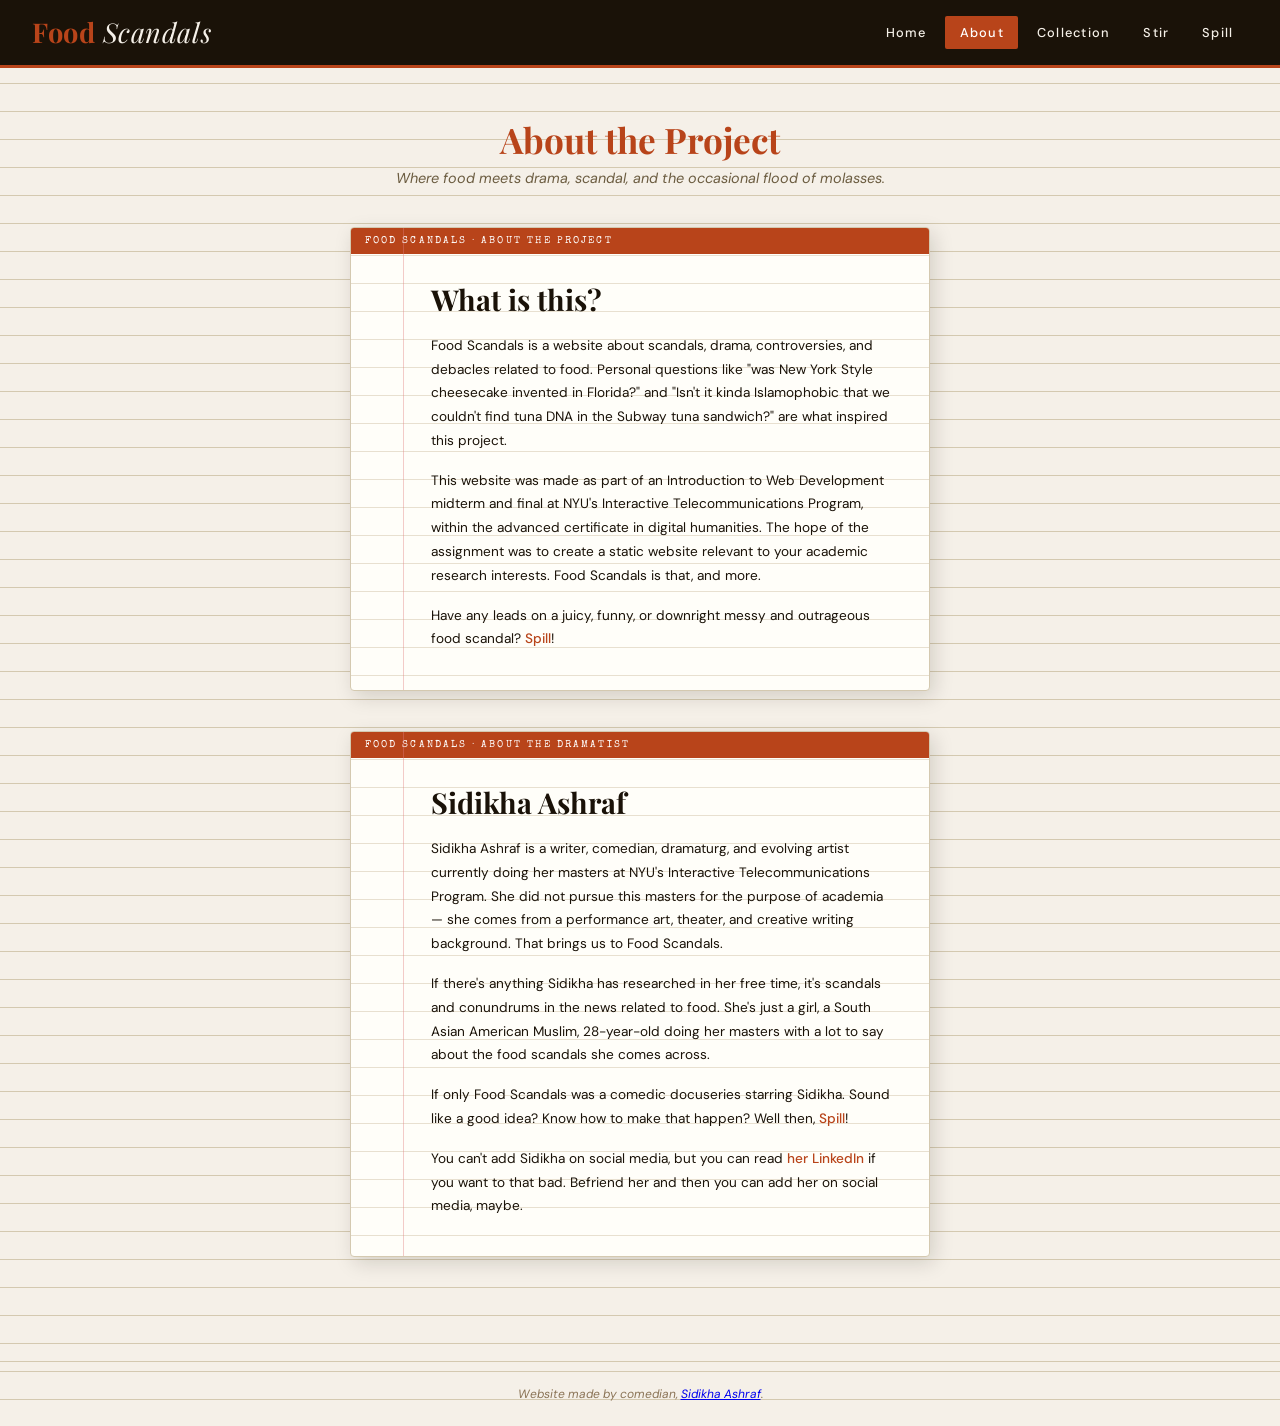
==== about.html @ 35751502 "first commit" ====
<!doctype html>
<html lang="en">
	<head>
		<meta charset="utf-8">
		<meta name="viewport" content="width=device-width, initial-scale=1.0">
		<title>About — Food Scandals</title>
		<link rel="preconnect" href="https://fonts.googleapis.com">
  		<link rel="preconnect" href="https://fonts.gstatic.com" crossorigin>
  		<link href="https://fonts.googleapis.com/css2?family=Playfair+Display:ital,wght@0,700;1,400&family=DM+Sans:wght@400;500&family=Special+Elite&display=swap" rel="stylesheet">
  		<link rel="stylesheet" href="simple.css">
	</head>

	<body>
		<!-- ─── HEADER ─── -->
		<header>
			<h1><span>Food</span> Scandals</h1>
			<nav>
				<a href="index.html">Home</a>
				<a href="about.html" aria-current="page">About</a>
				<a href="collection.html">Collection</a>
                <a href="stir.html">Stir</a>
				<a href="spill.html">Spill</a>
			</nav>
		</header>
		
		<main>
			<div class="about-intro">
				<h2>About the Project</h2>
				<p>Where food meets drama, scandal, and the occasional flood of molasses.</p>
			</div>

			<!-- ABOUT THE PROJECT CARD -->
			<div class="about-card">
				<div class="about-card-header">Food Scandals · About the Project</div>
				<h2>What is this?</h2>
				<p>Food Scandals is a website about scandals, drama, controversies, and debacles related to food. Personal questions like "was New York Style cheesecake invented in Florida?" and "Isn't it kinda Islamophobic that we couldn't find tuna DNA in the Subway tuna sandwich?" are what inspired this project.</p>
				<p>This website was made as part of an Introduction to Web Development midterm and final at NYU's Interactive Telecommunications Program, within the advanced certificate in digital humanities. The hope of the assignment was to create a static website relevant to your academic research interests. Food Scandals is that, and more.</p>
				<p>Have any leads on a juicy, funny, or downright messy and outrageous food scandal? <a href="spill.html">Spill</a>!</p>
			</div>

			<!-- ABOUT SIDIKHA CARD -->
			<div class="about-card">
				<div class="about-card-header">Food Scandals · About the Dramatist</div>
				<h2>Sidikha Ashraf</h2>
				<p>Sidikha Ashraf is a writer, comedian, dramaturg, and evolving artist currently doing her masters at NYU's Interactive Telecommunications Program. She did not pursue this masters for the purpose of academia — she comes from a performance art, theater, and creative writing background. That brings us to Food Scandals.</p>
				<p>If there's anything Sidikha has researched in her free time, it's scandals and conundrums in the news related to food. She's just a girl, a South Asian American Muslim, 28-year-old doing her masters with a lot to say about the food scandals she comes across.</p>
				<p>If only Food Scandals was a comedic docuseries starring Sidikha. Sound like a good idea? Know how to make that happen? Well then, <a href="spill.html">Spill</a>!</p>
				<p>You can't add Sidikha on social media, but you can read <a href="https://www.linkedin.com/in/sidikha-ashraf/?skipRedirect=true">her LinkedIn</a> if you want to that bad. Befriend her and then you can add her on social media, maybe.</p>
			</div>
		</main>

		<!-- ─── FOOTER ─── -->
		<footer>
			<p>Website made by comedian, <a href="about.html">Sidikha Ashraf</a>.</p>
		</footer>
	</body>
</html>
---- simple.css ----
/* ─── TOKENS ─────────────────────────────────────────── */
:root {
  --cream:   #f5f0e8;
  --paper:   #faf7f2;
  --card:    #fffef9;
  --ink:     #1a1208;
  --rust:    #b8441a;
  --gold:    #c9932a;
  --sage:    #5a7a5c;
  --line:    #d4c9b0;
  --shadow:  rgba(26,18,8,0.15);
  --box-w:   320px;
  --box-h:   200px;
  /*320px x 200px is the total width and height of the recipe box*/
  --card-w:  260px;
  --card-h:  160px;
/*260px x 160 px is the width and height of each index card, remember to call this variable in the about profile index card as well/
/*making the box and card widths and heights variables will help for responsiveness*/
/*global variables vs page specific variables, cud use sep css files but need import line in the top*/
}

/* ─── RESET / BASE ───────────────────────────────────── */
*, *::before, *::after { box-sizing: border-box; margin: 0; padding: 0; } /*this is the universal reset so you can decide your own spacing*/

body {
  font-family: 'DM Sans', sans-serif; /*DM sans becomes default font, and sans-serif as the fallback font*/
  background: var(--cream);
  color: var(--ink); /*text will be in this black ink over that cream background*/
  min-height: 100vh;/*ensures the page will take up 100% of the user's viewport/screen height + main body background looks like lined paper from a cream colored legal pad. background-image up next gives that subtle lined-paper look*/
  background-image:
    repeating-linear-gradient(
      transparent,
      transparent 27px, /*transparent->transparent is the band or space between the two lines*/
      var(--line) 27px,
      var(--line) 28px /*now a light 1px line is drawn every 27 pixels*/
    );
}

/* ─── HEADER / NAV ───────────────────────────────────── */
header {
  background: var(--ink);
  padding: 0 2rem;
  display: flex;
  align-items: center;
  justify-content: space-between;
  gap: 1rem;
  position: sticky;
  top: 0;
  z-index: 100;
  border-bottom: 3px solid var(--rust);
}

header h1 {
  font-family: 'Playfair Display', serif;
  font-style: italic;
  font-weight: 400;
  font-size: clamp(1.2rem, 3vw, 1.7rem);
  color: var(--cream);
  letter-spacing: 0.02em;
  padding: 0.9rem 0;
  white-space: nowrap; /*so food scandals title is always one line*/
}

header h1 span {
  color: var(--rust);
  font-style: normal;
  font-weight: 700; /*header h1 refers only to the header title "Food Scandals"*/
}

nav {
  display: flex;
  gap: 0.25rem; /*this nav part is a flex box with style rules applying only to the menu (home, about, spill)*/
}

nav a {
  font-family: 'DM Sans', sans-serif;
  font-size: 0.8rem;
  font-weight: 500;
  /*text-transform: uppercase; decided to take this out because i read that all caps for aesthetics isn't helpful for screenreader users*/
  letter-spacing: 0.1em;
  color: var(--cream);
  text-decoration: none;
  padding: 0.5rem 0.9rem;
  border-radius: 2px;
  transition: background 0.2s, color 0.2s;
}

    /*HOVER ON MENU TAB COLOR CHANGE*/
nav a:hover, nav a[aria-current="page"] {
  background: var(--rust);
  color: #fff;
  /*so when you hover on a menu option it gets highlighted in rusty leather color, while font still white*/
}

/* ─── MAIN ───────────────────────────────────────────── */
main { /*this is where everything between the header and footer goes*/
  display: flex;
  flex-direction: column;
  align-items: center;
  justify-content: center;
  min-height: calc(100vh - 120px);
  padding: 3rem 1rem 4rem; 
}
/*.home-intro is just for the title and subtitle on the home page*/
.home-intro {
  text-align: center;
  margin-bottom: 2.5rem;
}

.home-intro h2 {
  font-family: 'Playfair Display', serif;
  font-size: clamp(1.4rem, 4vw, 2.2rem);
  color: var(--rust);
  margin-bottom: 0.4rem;
}

.home-intro p {
  font-size: 0.9rem;
  color: #6b5c40;
  font-style: italic;
}

/* ─── RECIPE BOX ─────────────────────────────────────── */ /*i did use Claude to help me with box sizing*/
.box-scene {
  perspective: 900px;
  cursor: pointer;
  width: var(--box-w);
  position: relative;
}
/* .box is my class referring to the recipe box*/

.box-scene:focus { outline: 3px solid var(--gold); outline-offset: 6px; }

/* CLICK TO OPEN THE BOX */
.box-hint {
  text-align: center;
  margin-top: 1rem;
  font-size: 0.78rem;
  color: #8a7355;
  letter-spacing: 0.05em;
  transition: opacity 0.3s;
}

/*rule for when box opens, "click to open the box" goes away*/
.box-scene.open + .box-hint { opacity: 0; pointer-events: none; }

/* the 3-D box */
.recipe-box {
  width: var(--box-w);
  height: var(--box-h);
  position: relative;
  transform-style: preserve-3d;
  transition: transform 0.55s cubic-bezier(.4,0,.2,1);
}

/* lid + body faces */
.box-body, .box-lid, .box-front, .box-left, .box-right {
  position: absolute;
  background: #8b4a1a;
  border: 2px solid #6b3410;
}

/* bottom/base */
.box-body {
  width: var(--box-w);
  height: var(--box-h);
  top: 0; left: 0;
  background: linear-gradient(160deg, #9c5520 0%, #7a3d10 100%); /*gradient coloring to box lightbrown up top to darker brown to give it 3d look like light is hitting the top*/
  border-radius: 4px 4px 6px 6px; /*to round the corners of the box, bottom corners heavier rounding for added weight to the box*/
  box-shadow: 0 18px 40px var(--shadow), 0 6px 12px rgba(0,0,0,.2);
}

/* decorative label on front face */
.box-body::after {
  content: "RECIPES FOR DRAMA";
  position: absolute;
  bottom: 14px;
  left: 50%;
  transform: translateX(-50%);
  font-family: 'Special Elite', cursive;
  font-size: 0.7rem;
  letter-spacing: 0.25em;
  color: var(--gold);
  border: 1px solid var(--gold);
  padding: 3px 10px;
  white-space: nowrap;
}

/* lid */
.box-lid {
  width: var(--box-w);
  height: 56px;
  top: 0; left: 0;
  background: linear-gradient(160deg, #b05e26 0%, #8b4418 100%);
  border-radius: 4px 4px 0 0;
  transform-origin: top center;
  transform: rotateX(0deg);
  transition: transform 0.55s cubic-bezier(.4,0,.2,1);
  z-index: 2;
}

/* finger pull on lid */
.box-lid::after {
  content: "";
  position: absolute;
  bottom: -8px;
  left: 50%;
  transform: translateX(-50%);
  width: 40px;
  height: 12px;
  background: #7a3d10;
  border-radius: 0 0 6px 6px;
  border: 2px solid #6b3410;
  border-top: none;
}

/* open state: lid swings back */
.box-scene.open .box-lid {
  transform: rotateX(-130deg);
}

/* decorative stripe on box body */
.box-body::before {
  content: "";
  position: absolute;
  top: 56px;
  left: 0; right: 0;
  height: 3px;
  background: var(--gold);
  opacity: 0.6;
}

/* tab dividers visible inside open box */
/* .box-tabs {
  position: absolute;
  top: 56px;
  left: 16px;
  right: 16px;
  display: flex;
  gap: 6px;
  opacity: 0;
  transition: opacity 0.3s 0.3s;
  pointer-events: none;
}  */
/*maybe give the tabs diff colors in next iteration*/

/* .box-scene.open .box-tabs {
  opacity: 1;
}

.box-tab {
  flex: 1;
  height: 24px;
  background: var(--card);
  border: 1px solid var(--line);
  border-bottom: none;
  border-radius: 3px 3px 0 0;
  font-family: 'Special Elite', cursive;
  font-size: 0.55rem;
  color: var(--rust);
  display: flex;
  align-items: center;
  justify-content: center;
  letter-spacing: 0.08em;
} */ 

/* ─── CARD TRAY ──────────────────────────────────────── */
.card-tray-wrapper {
  margin-top: 0.35rem;
  max-width: 900px;
  width: 100%;
  display: none;
  flex-direction: column;
  align-items: center;
  animation: trayIn 0.4s ease both;
}

@keyframes trayIn {
  from { opacity: 0; transform: translateY(20px); }
  to   { opacity: 1; transform: translateY(0); }
}

.card-tray-wrapper.visible { display: flex; }

.tray-label {
  font-family: 'Special Elite', cursive;
  font-size: 0.75rem;
  letter-spacing: 0.2em;
  color: #8a7355;
  text-transform: uppercase;
  margin-bottom: 1rem;
}

.card-tray {
  display: flex;
  gap: 14px;
  overflow-x: auto;
  padding: 1rem 1.5rem 1.5rem;
  scroll-snap-type: x mandatory;
  -webkit-overflow-scrolling: touch;
  scrollbar-color: var(--rust) var(--line);
  scrollbar-width: thin;
  width: 100%;
  max-width: 860px;
  background: rgba(255,255,255,0.4);
  border: 1px solid var(--line);
  border-radius: 6px;
  box-shadow: inset 0 2px 8px var(--shadow);
  position: relative;
}

.card-tray::-webkit-scrollbar { height: 6px; }
.card-tray::-webkit-scrollbar-track { background: var(--line); border-radius: 3px; }
.card-tray::-webkit-scrollbar-thumb { background: var(--rust); border-radius: 3px; }

/* arrow nav */
.tray-nav {
  display: flex;
  gap: 0.5rem;
  margin-top: 0.75rem;
}

.tray-arrow {
  background: var(--ink);
  color: var(--cream);
  border: none;
  border-radius: 50%;
  width: 32px; height: 32px;
  font-size: 1rem;
  cursor: pointer;
  display: flex; align-items: center; justify-content: center;
  transition: background 0.2s;
}

.tray-arrow:hover { background: var(--rust); }

/* ─── INDEX CARDS ────────────────────────────────────── */
.index-card {
  flex: 0 0 var(--card-w);
  height: var(--card-h);
  background: var(--card);
  border: 1px solid var(--line);
  border-radius: 3px;
  scroll-snap-align: start;
  cursor: pointer;
  position: relative;
  transition: transform 0.2s, box-shadow 0.2s;
  box-shadow: 2px 3px 8px var(--shadow);
  display: flex;
  flex-direction: column;
  padding: 0;
  overflow: hidden;
}

.index-card:hover {
  transform: translateY(-4px) rotate(-0.5deg);
  box-shadow: 4px 8px 18px var(--shadow);
}

/* ruled lines on card */
.index-card::before {
  content: "";
  position: absolute;
  inset: 0;
  background-image: repeating-linear-gradient(
    transparent, transparent 19px, #e8e0d0 19px, #e8e0d0 20px
  );
  pointer-events: none;
}

/* red margin line */
.index-card::after {
  content: "";
  position: absolute;
  top: 0; bottom: 0;
  left: 36px;
  width: 1px;
  background: #e08080;
  opacity: 0.5;
  pointer-events: none;
}

.card-header {
  background: var(--rust);
  color: #fff;
  font-family: 'Special Elite', cursive;
  font-size: 0.62rem;
  letter-spacing: 0.18em;
  padding: 4px 10px;
  text-transform: uppercase;
  position: relative;
  z-index: 1;
}

.card-title {
  font-family: 'Playfair Display', serif;
  font-size: 1.1rem;
  font-weight: 700;
  color: var(--ink);
  padding: 10px 14px 4px 44px;
  position: relative;
  z-index: 1;
  line-height: 1.2;
}

.card-subtitle {
  font-size: 0.68rem;
  color: #7a6a50;
  padding: 0 14px 0 44px;
  position: relative;
  z-index: 1;
  font-style: italic;
}

.card-tap-hint {
  position: absolute;
  bottom: 8px;
  right: 10px;
  font-size: 0.6rem;
  color: #aaa;
  font-style: italic;
  z-index: 1;
}

/* ─── EXPANDED CARD (MODAL) ──────────────────────────── */
.card-overlay {
  position: fixed;
  inset: 0;
  background: rgba(26,18,8,0.6);
  z-index: 200;
  display: none;
  align-items: center;
  justify-content: center;
  padding: 1rem;
  backdrop-filter: blur(2px);
}

.card-overlay.active {
  display: flex;
  animation: overlayIn 0.25s ease both;
}

@keyframes overlayIn {
  from { opacity: 0; }
  to   { opacity: 1; }
}

.card-expanded {
  background: var(--card);
  border: 1px solid var(--line);
  border-radius: 4px;
  max-width: 560px;
  width: 100%;
  max-height: 85vh;
  overflow-y: auto;
  position: relative;
  box-shadow: 0 24px 60px rgba(0,0,0,0.35);
  animation: cardPop 0.3s cubic-bezier(.34,1.56,.64,1) both;
  /* lined paper */
  background-image:
    repeating-linear-gradient(
      transparent, transparent 27px, #e8e0d0 27px, #e8e0d0 28px
    );
}

@keyframes cardPop {
  from { opacity: 0; transform: scale(0.85) translateY(20px); }
  to   { opacity: 1; transform: scale(1) translateY(0); }
}

/* red margin line in expanded */
.card-expanded::before {
  content: "";
  position: absolute;
  top: 0; bottom: 0;
  left: 56px;
  width: 1px;
  background: #e08080;
  opacity: 0.4;
  pointer-events: none;
}

.expanded-header {
  background: var(--rust);
  color: #fff;
  display: flex;
  align-items: center;
  justify-content: space-between;
  padding: 10px 14px 10px 20px;
  position: sticky;
  top: 0;
  z-index: 5;
}

.expanded-label {
  font-family: 'Special Elite', cursive;
  font-size: 0.65rem;
  letter-spacing: 0.2em;
  text-transform: uppercase;
  opacity: 0.85;
}

.close-btn {
  background: none;
  border: 1px solid rgba(255,255,255,0.5);
  color: #fff;
  border-radius: 50%;
  width: 28px; height: 28px;
  font-size: 0.9rem;
  cursor: pointer;
  display: flex; align-items: center; justify-content: center;
  transition: background 0.2s;
  line-height: 1;
}

.close-btn:hover { background: rgba(255,255,255,0.2); }

.expanded-body {
  padding: 1.2rem 1.4rem 1.6rem 4.2rem;
}

.expanded-title {
  font-family: 'Playfair Display', serif;
  font-size: 1.6rem;
  font-weight: 700;
  color: var(--ink);
  margin-bottom: 0.2rem;
  line-height: 1.2;
}

.expanded-desc {
  font-size: 0.85rem;
  color: #5a4a30;
  font-style: italic;
  margin-bottom: 1.2rem;
  padding-bottom: 0.8rem;
  border-bottom: 1px dashed var(--line);
}

.expanded-scandals-label {
  font-family: 'Special Elite', cursive;
  font-size: 0.7rem;
  letter-spacing: 0.15em;
  color: var(--rust);
  text-transform: uppercase;
  margin-bottom: 0.7rem;
}

.scandal-item {
  margin-bottom: 0.9rem;
  padding-bottom: 0.9rem;
  border-bottom: 1px solid var(--line);
}

.scandal-item:last-child {
  border-bottom: none;
  margin-bottom: 0;
}

.scandal-item p {
  font-size: 0.82rem;
  line-height: 1.55;
  color: var(--ink);
  margin-bottom: 0.3rem;
}

.scandal-item a {
  font-size: 0.75rem;
  color: var(--rust);
  text-decoration: none;
  display: inline-flex;
  align-items: center;
  gap: 4px;
  font-weight: 500;
}

.scandal-item a::before {
  content: "↗";
  font-size: 0.7rem;
}

.scandal-item a:hover { text-decoration: underline; }
/*carry this styling to the card on the about page and on the spill page for consistency*/

/* ─── FOOTER ─────────────────────────────────────────── */
footer {
  text-align: center;
  padding: 1.5rem;
  font-size: 0.75rem;
  color: #8a7355;
  font-style: italic;
  border-top: 1px solid var(--line);
}

/* ─── RESPONSIVE ─────────────────────────────────────── */
@media (max-width: 600px) {
  :root {
    --box-w: 260px;
    --box-h: 170px;
    --card-w: 220px;
    --card-h: 148px;
  }

  header {
    flex-direction: column;
    align-items: flex-start;
    padding: 0.6rem 1rem;
    gap: 0.4rem; /*reminder this is applicable to just the food scandals part of the header not the menu*/
  }

  nav { flex-wrap: wrap; } /*reminder this is for your menu*/

  .expanded-body { padding: 1rem 1rem 1.4rem 1.2rem; }
  .card-expanded::before { display: none; }
}
/* ─── ABOUT PAGE ─────────────────────────────────────── */
.about-intro {
	text-align: center;
	margin-bottom: 2.5rem;}

.about-intro h2 {
  	font-family: 'Playfair Display', serif;
  	font-size: clamp(1.4rem, 4vw, 2.2rem);
  	color: var(--rust);
  	margin-bottom: 0.4rem;}

.about-intro p {
  	font-size: 0.9rem;
  	color: #6b5c40;
  	font-style: italic;}

/* shared card style for both the project and bio cards */
.about-card {
  	background: var(--card);
  	border: 1px solid var(--line);
  	border-radius: 4px;
  	max-width: 580px;
  	width: 100%;
    padding: 2rem 2.2rem 2.4rem;
  	box-shadow: 4px 6px 20px var(--shadow);
  	position: relative;
  	margin-bottom: 2.5rem;
  	/* lined paper background */
  	background-image:
  	repeating-linear-gradient(
  	transparent,
  	transparent 27px,
  	#e8e0d0 27px,
  	#e8e0d0 28px
  	);}

  	/* red margin line */
.about-card::before {
	content: "";
	position: absolute;
	top: 0; bottom: 0;
	left: 52px;
	width: 1px;
	background: #e08080;
	opacity: 0.4;
	pointer-events: none;}

.about-card-header {
  	background: var(--rust);
  	color: #fff;
  	font-family: 'Special Elite', cursive;
  	font-size: 0.65rem;
  	letter-spacing: 0.2em;
  	text-transform: uppercase;
  	padding: 8px 14px;
  	margin: -2rem -2.2rem 1.6rem;
  	border-radius: 3px 3px 0 0;}

.about-card h2 {
  	font-family: 'Playfair Display', serif;
  	font-size: clamp(1.3rem, 3vw, 1.8rem);
  	font-weight: 700;
  	color: var(--ink);
  	margin-bottom: 1rem;
  	padding-left: 2.8rem;
  	position: relative;
  	z-index: 1;}

.about-card p {
  	font-family: 'DM Sans', sans-serif;
  	font-size: 0.85rem;
  	line-height: 1.75;
  	color: var(--ink);
  	margin-bottom: 1rem;
  	padding-left: 2.8rem;
  	position: relative;
  	z-index: 1;}

.about-card p:last-child {
  	margin-bottom: 0;}

.about-card a {
  	color: var(--rust);
  	text-decoration: none;
  	font-weight: 500;}

.about-card a:hover {
  	text-decoration: underline;}

/* ─── STIR PAGE ───────────────────────────────────────── */
.stir-intro {
    text-align: center;
    margin-bottom: 2rem;}

.stir-intro h2 {
    font-family: 'Playfair Display', serif;
    font-size: clamp(1.4rem, 4vw, 2.2rem);
    color: var(--rust);
    margin-bottom: 0.4rem;}

.stir-intro p {
    font-size: 0.9rem;
    color: #6b5c40;
    font-style: italic;}

/* pot wrapper — clickable */
.pot-scene {
    cursor: pointer;
    display: flex;
    flex-direction: column;
    align-items: center;
    gap: 0;
    user-select: none;
    -webkit-tap-highlight-color: transparent;
    position: relative;}

.pot-scene:focus { outline: 3px solid var(--gold); outline-offset: 8px; border-radius: 4px; }

/* SVG pot */
#pot-svg {
    width: min(320px, 85vw);
    height: auto;
    overflow: visible;
    display: block;}

/* spoon rotation animation */
@keyframes stir {
    0%   { transform: rotate(0deg);   }
    30%  { transform: rotate(-90deg); }
    70%  { transform: rotate(90deg);  }
    100% { transform: rotate(0deg);   }}

@keyframes bubble {
    0%, 100% { r: 3; opacity: 0.6; cy: 148; }
    50%       { r: 5; opacity: 1;   cy: 138; }}

@keyframes bubble2 {
    0%, 100% { r: 2; opacity: 0.4; cy: 152; }
    50%       { r: 4; opacity: 0.9; cy: 140; }}

#spoon-group {
    transform-origin: 160px 150px;
    transition: transform 0.1s;}

#spoon-group.stirring {
    animation: stir 1.1s cubic-bezier(0.4, 0, 0.2, 1);}

.bubble1 { animation: bubble 1.2s ease-in-out infinite; }
.bubble2 { animation: bubble2 0.9s ease-in-out infinite 0.3s; }
.bubble3 { animation: bubble 1.5s ease-in-out infinite 0.6s; }

/* scandal card that pops up */
.scandal-popup {
    position: relative;
    max-width: 480px;
    width: 100%;
    margin-top: 2rem;
    background: var(--card);
    border: 1px solid var(--line);
    border-radius: 4px;
    box-shadow: 4px 8px 24px var(--shadow);
    overflow: hidden;
    opacity: 0;
    transform: translateY(16px) scale(0.97);
    transition: opacity 0.35s ease, transform 0.35s ease;
    pointer-events: none;
    /* lined paper */
    background-image: repeating-linear-gradient(
    transparent, transparent 27px, #e8e0d0 27px, #e8e0d0 28px);}

/* red margin line */
.scandal-popup::before {
    content: "";
    position: absolute;
    top: 0; bottom: 0;
    left: 52px;
    width: 1px;
    background: #e08080;
    opacity: 0.4;
    pointer-events: none;}

.scandal-popup.visible {
    opacity: 1;
    transform: translateY(0) scale(1);
    pointer-events: auto;}

.popup-header {
    background: var(--rust);
    color: #fff;
    font-family: 'Special Elite', cursive;
    font-size: 0.62rem;
    letter-spacing: 0.18em;
    padding: 6px 12px;
    text-transform: uppercase;
    position: relative;
    z-index: 1;}

.popup-food {
    font-family: 'Playfair Display', serif;
    font-size: 1.2rem;
    font-weight: 700;
    color: var(--ink);
    padding: 10px 14px 2px 62px;
    position: relative;
    z-index: 1;
    line-height: 1.2;}

.popup-text {
    font-family: 'DM Sans', sans-serif;
    font-size: 0.82rem;
    line-height: 1.6;
    color: var(--ink);
    padding: 6px 14px 4px 62px;
    position: relative;
    z-index: 1;}

.popup-link {
    display: inline-flex;
    align-items: center;
    gap: 4px;
    font-size: 0.75rem;
    color: var(--rust);
    text-decoration: none;
    font-weight: 500;
    padding: 6px 14px 14px 62px;
    position: relative;
    z-index: 1;}

    .popup-link::before { content: "↗"; font-size: 0.7rem; }
    .popup-link:hover { text-decoration: underline; }

.stir-hint {
    font-family: 'Special Elite', cursive;
    font-size: 0.72rem;
    letter-spacing: 0.12em;
    color: #8a7355;
    text-align: center;
    margin-top: 1rem;}

.stir-count {
    font-family: 'Special Elite', cursive;
    font-size: 0.65rem;
    letter-spacing: 0.1em;
    color: #a89070;
    text-align: center;
    margin-top: 0.3rem;}

/* ─── SPILL PAGE ─────────────────────────────────────── */
.spill-intro {
  text-align: center;
  margin-bottom: 2.5rem;
}

.spill-intro h2 {
  font-family: 'Playfair Display', serif;
  font-size: clamp(1.4rem, 4vw, 2.2rem);
  color: var(--rust);
  margin-bottom: 0.4rem;
}

.spill-intro p {
  font-size: 0.9rem;
  color: #6b5c40;
  font-style: italic;
}

.contact-card {
  background: var(--card);
  border: 1px solid var(--line);
  border-radius: 4px;
  max-width: 520px;
  width: 100%;
  padding: 2rem 2.2rem 2.4rem;
  box-shadow: 4px 6px 20px var(--shadow);
  position: relative;
  /* lined paper background */
  background-image:
    repeating-linear-gradient(
      transparent,
      transparent 27px,
      #e8e0d0 27px,
      #e8e0d0 28px
    );
}

/* red margin line */
.contact-card::before {
  content: "";
  position: absolute;
  top: 0; bottom: 0;
  left: 52px;
  width: 1px;
  background: #e08080;
  opacity: 0.4;
  pointer-events: none;
}

.contact-card-header {
  background: var(--rust);
  color: #fff;
  font-family: 'Special Elite', cursive;
  font-size: 0.65rem;
  letter-spacing: 0.2em;
  text-transform: uppercase;
  padding: 8px 14px;
  margin: -2rem -2.2rem 1.6rem;
  border-radius: 3px 3px 0 0;
}

.field {
  margin-bottom: 1.3rem;
  position: relative;
  z-index: 1;
}

.field label {
  display: block;
  font-family: 'Special Elite', cursive;
  font-size: 0.68rem;
  letter-spacing: 0.12em;
  text-transform: uppercase;
  color: var(--rust);
  margin-bottom: 0.4rem;
  padding-left: 2.8rem;
}

.field input,
.field select,
.field textarea {
  width: 100%;
  background: rgba(255,255,255,0.7);
  border: 1px solid var(--line);
  border-radius: 2px;
  padding: 0.5rem 0.7rem 0.5rem 2.8rem;
  font-family: 'DM Sans', sans-serif;
  font-size: 0.85rem;
  color: var(--ink);
  transition: border-color 0.2s, box-shadow 0.2s;
  outline: none;
}

.field textarea {
  resize: vertical;
  min-height: 110px;
  line-height: 1.6;
}

.field input:focus,
.field select:focus,
.field textarea:focus {
  border-color: var(--rust);
  box-shadow: 0 0 0 3px rgba(184,68,26,0.12);
}

.field input::placeholder,
.field textarea::placeholder {
  color: #b0a080;
  font-style: italic;
}

.submit-btn {
  display: block;
  width: 100%;
  background: var(--ink);
  color: var(--cream);
  border: none;
  border-radius: 2px;
  padding: 0.75rem 1rem;
  font-family: 'Special Elite', cursive;
  font-size: 0.8rem;
  letter-spacing: 0.2em;
  text-transform: uppercase;
  cursor: pointer;
  transition: background 0.2s;
  margin-top: 0.5rem;
  position: relative;
  z-index: 1;
}
.submit-btn:hover { background: var(--rust); }

.form-note {
  text-align: center;
  font-size: 0.72rem;
  color: #8a7355;
  font-style: italic;
  margin-top: 1rem;
  position: relative;
  z-index: 1;
}

/* success message */
.success-msg {
  display: none;
  text-align: center;
  padding: 1.5rem 1rem;
}

.success-msg.visible { display: block; }

.success-msg p:first-child {
  font-family: 'Playfair Display', serif;
  font-size: 1.3rem;
  color: var(--rust);
  margin-bottom: 0.5rem;
}

.success-msg p:last-child {
  font-size: 0.82rem;
  color: #6b5c40;
  font-style: italic;
}
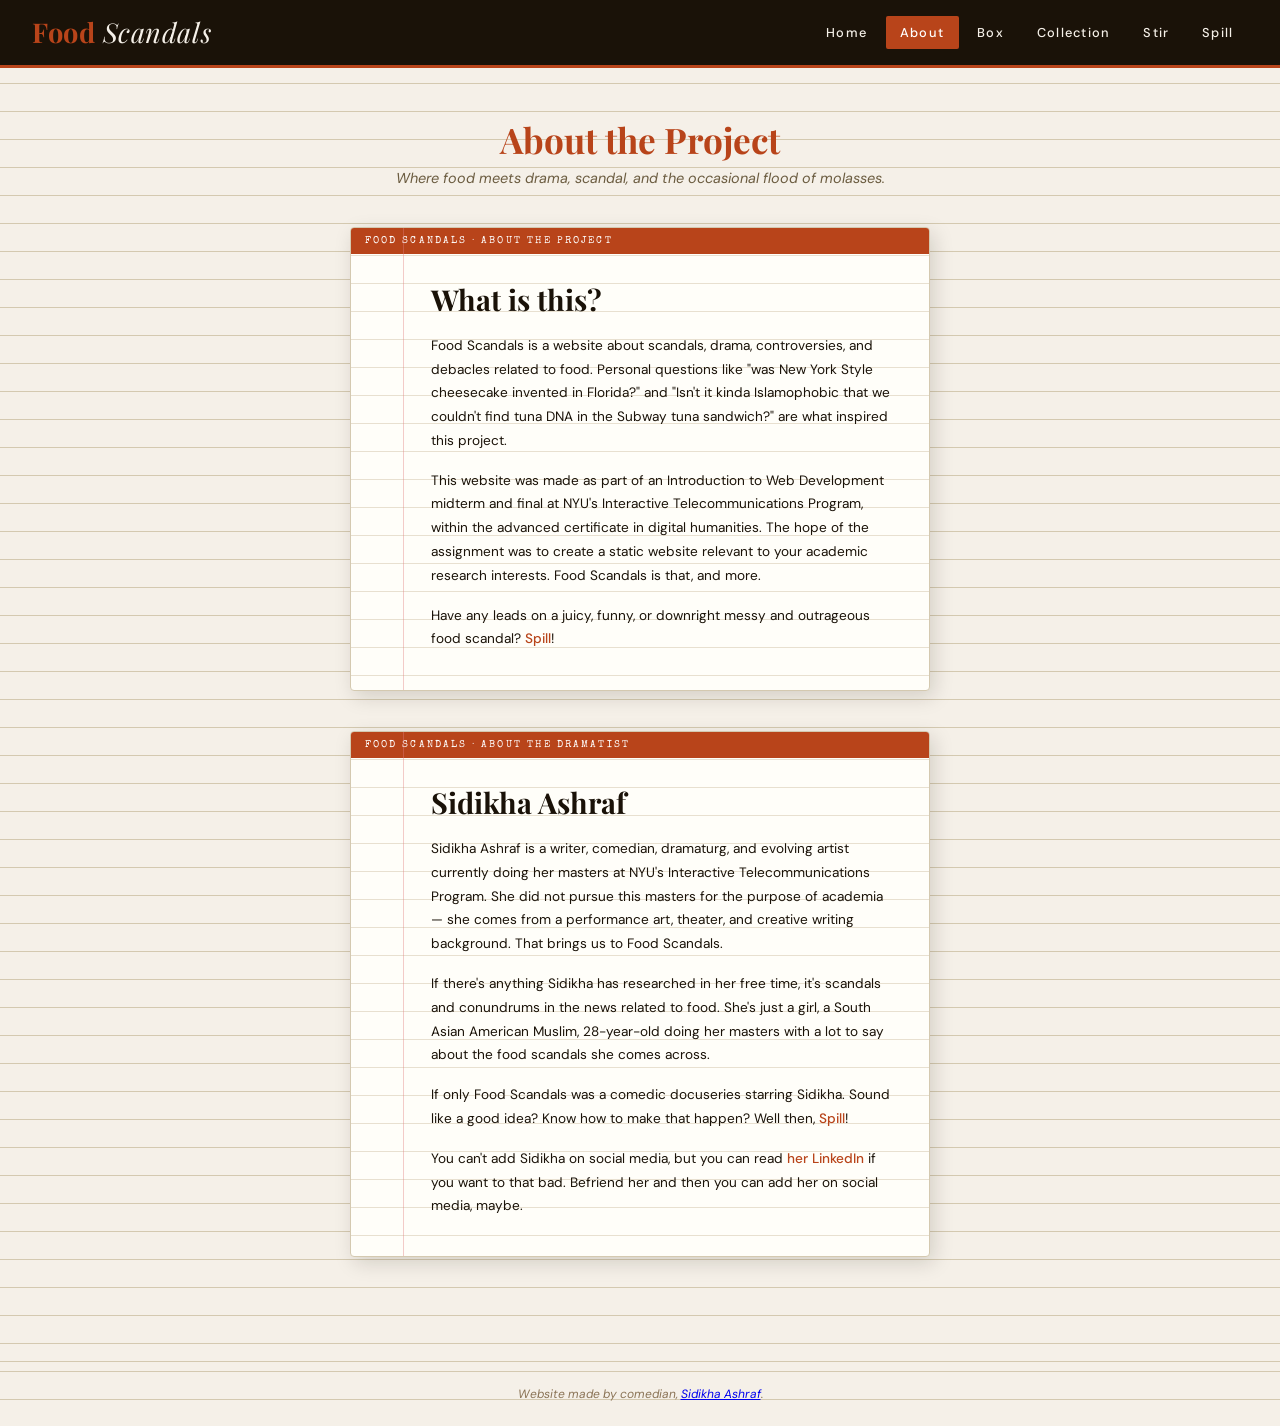
==== commit 51051e7d: "box.html" ====
--- a/about.html
+++ b/about.html
@@ -17,6 +17,7 @@
 			<nav>
 				<a href="index.html">Home</a>
 				<a href="about.html" aria-current="page">About</a>
+                <a href="box.html">Box</a>
 				<a href="collection.html">Collection</a>
                 <a href="stir.html">Stir</a>
 				<a href="spill.html">Spill</a>
